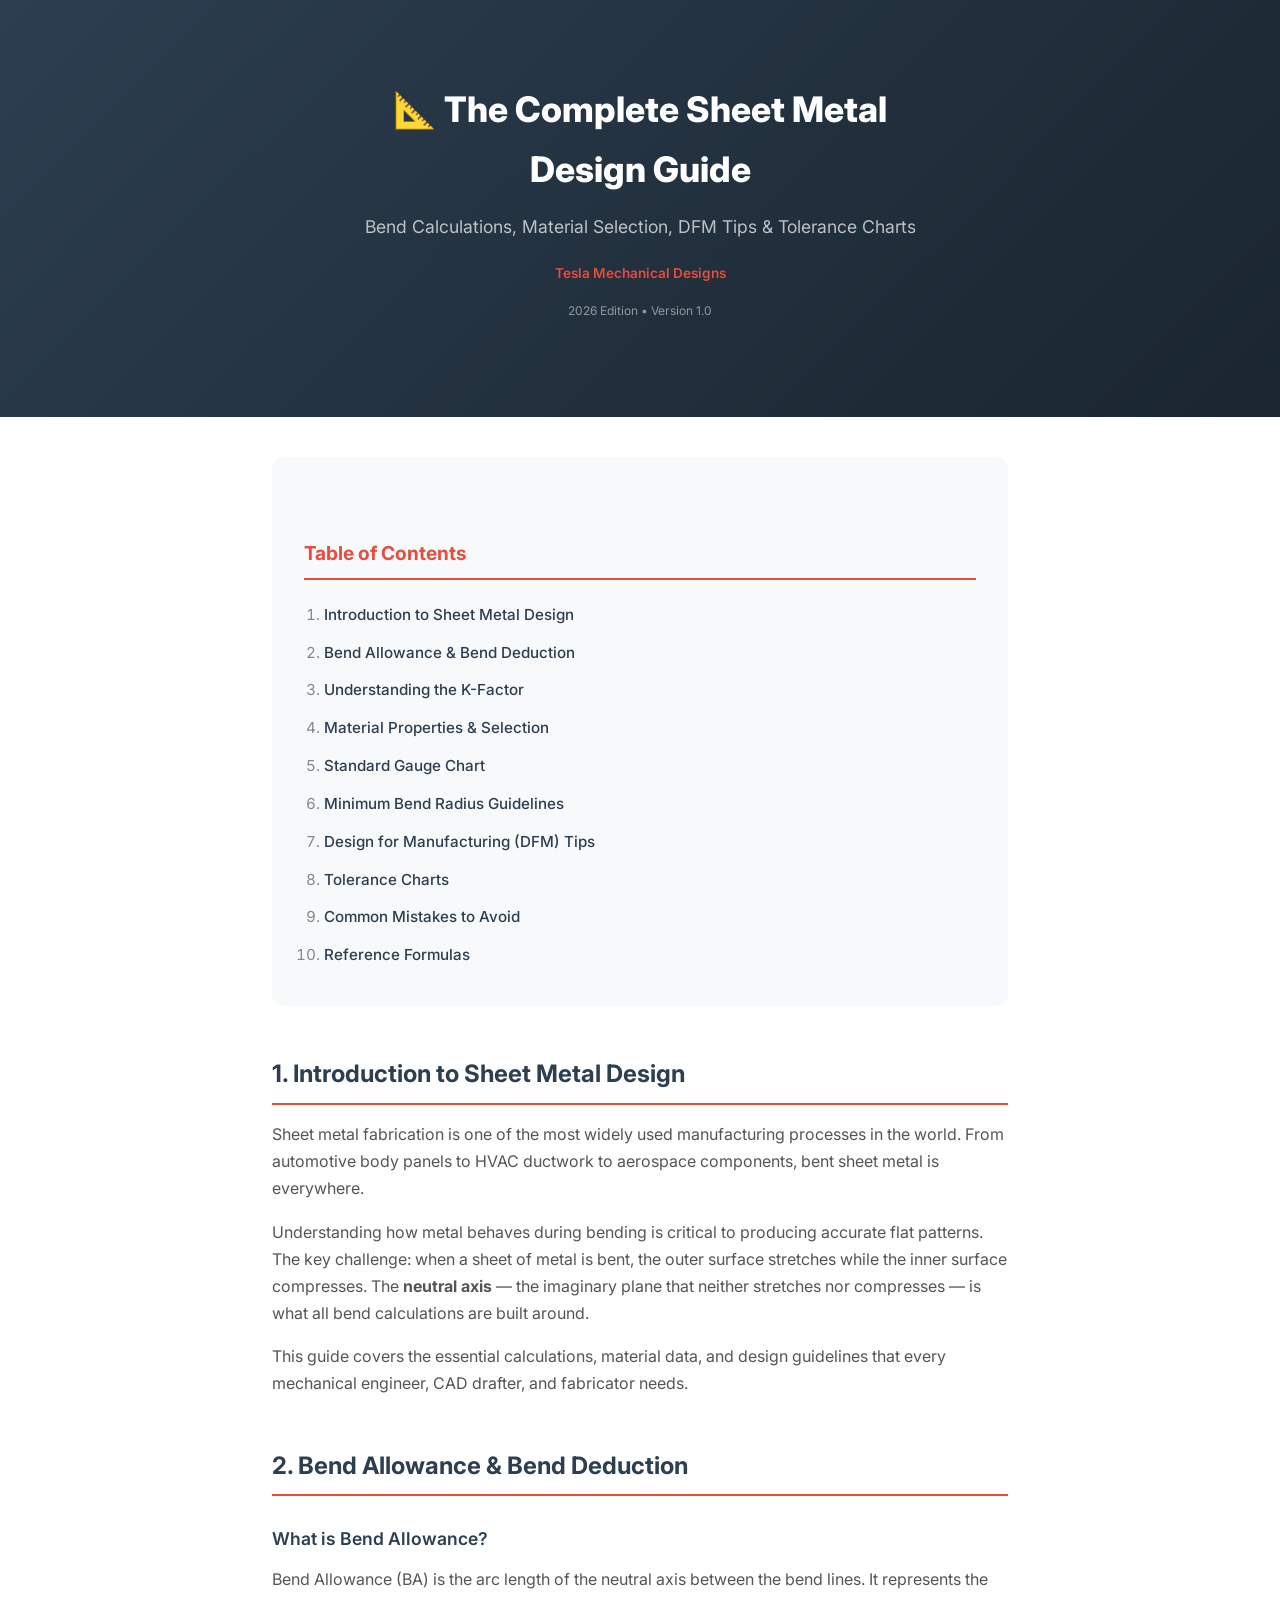
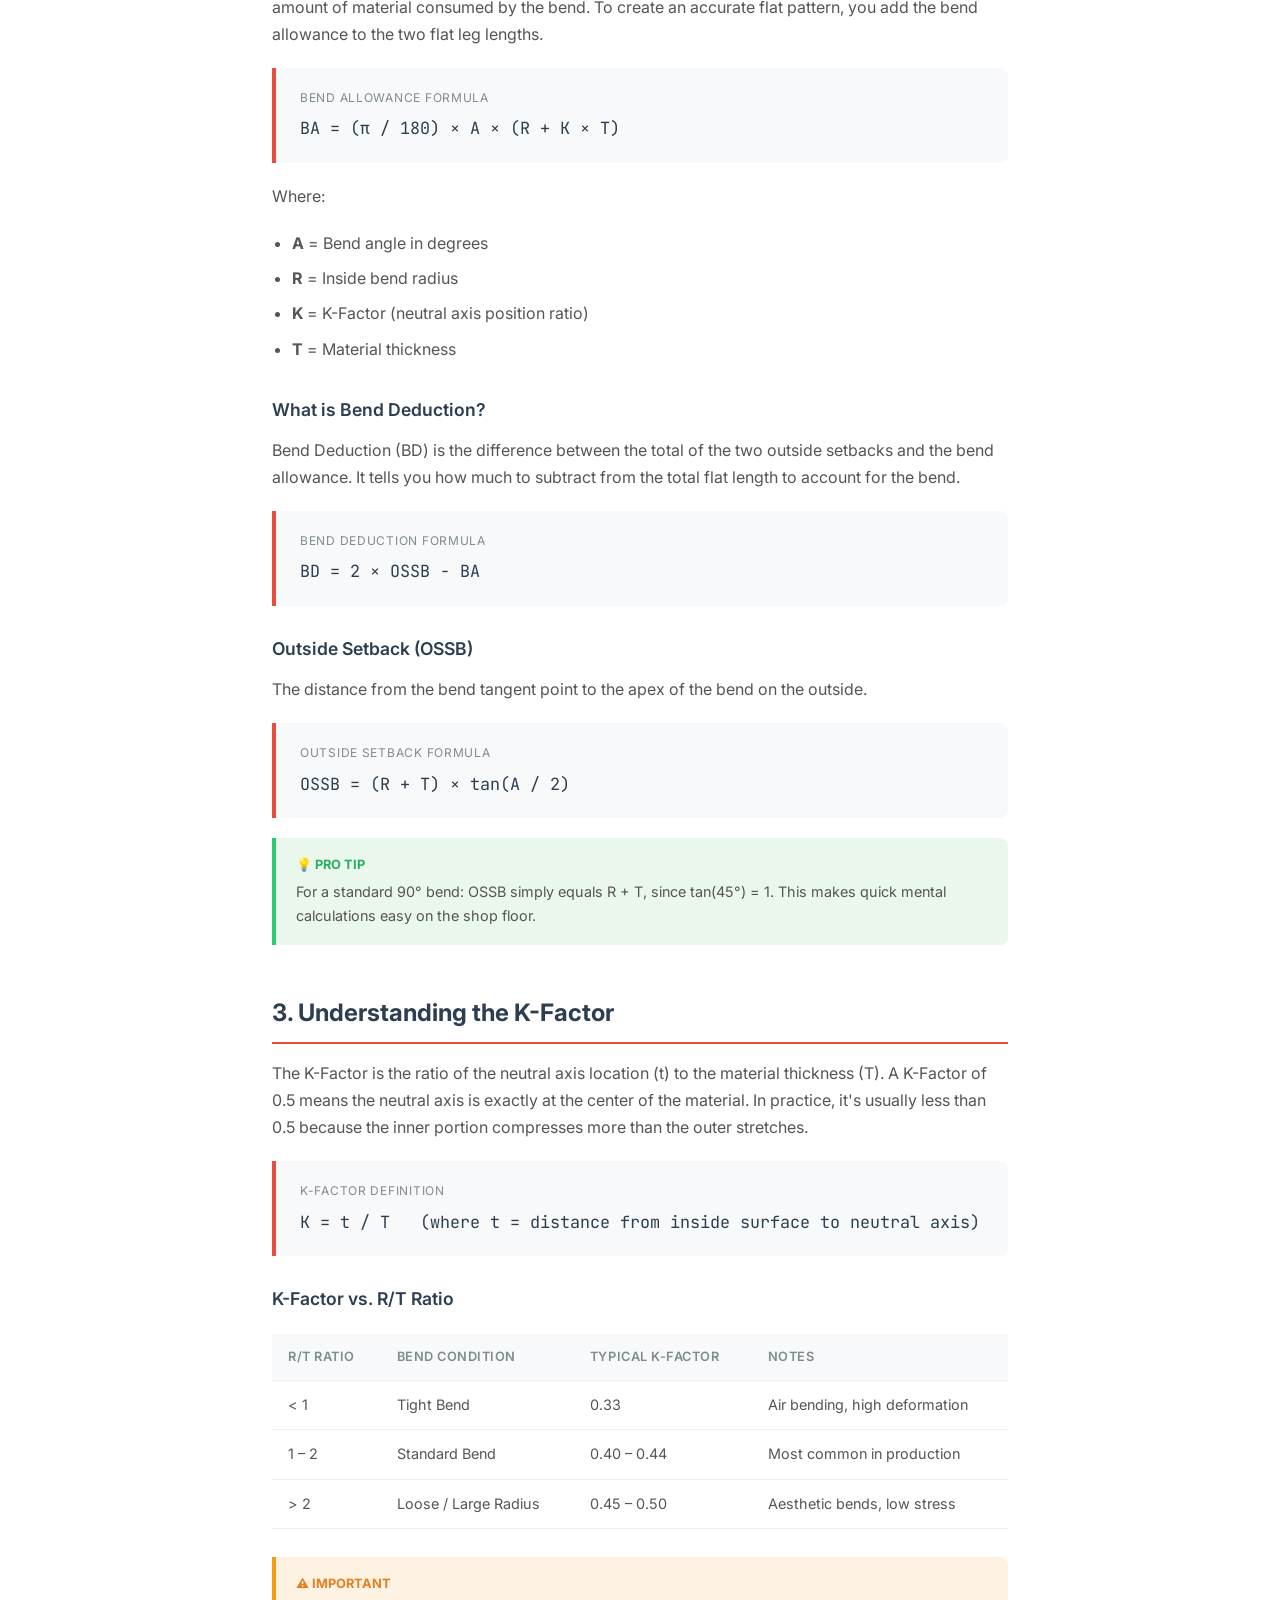
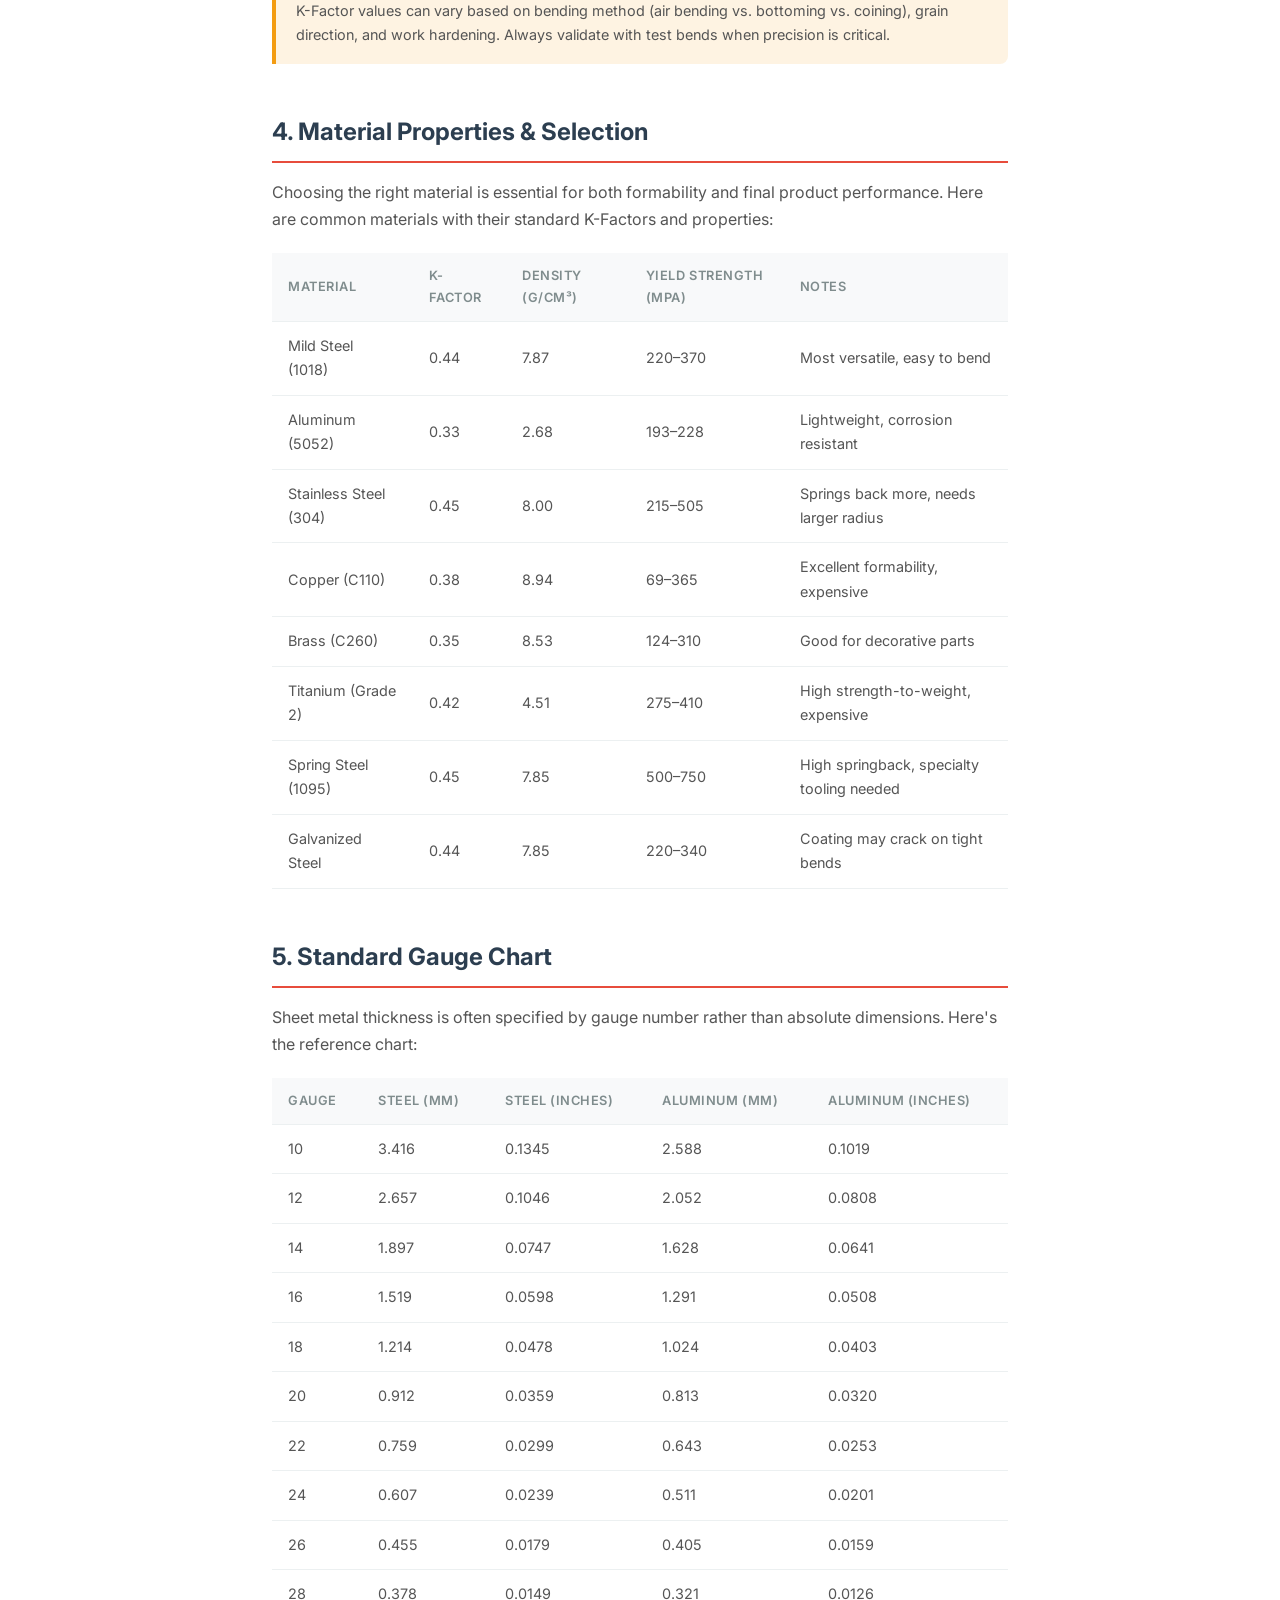
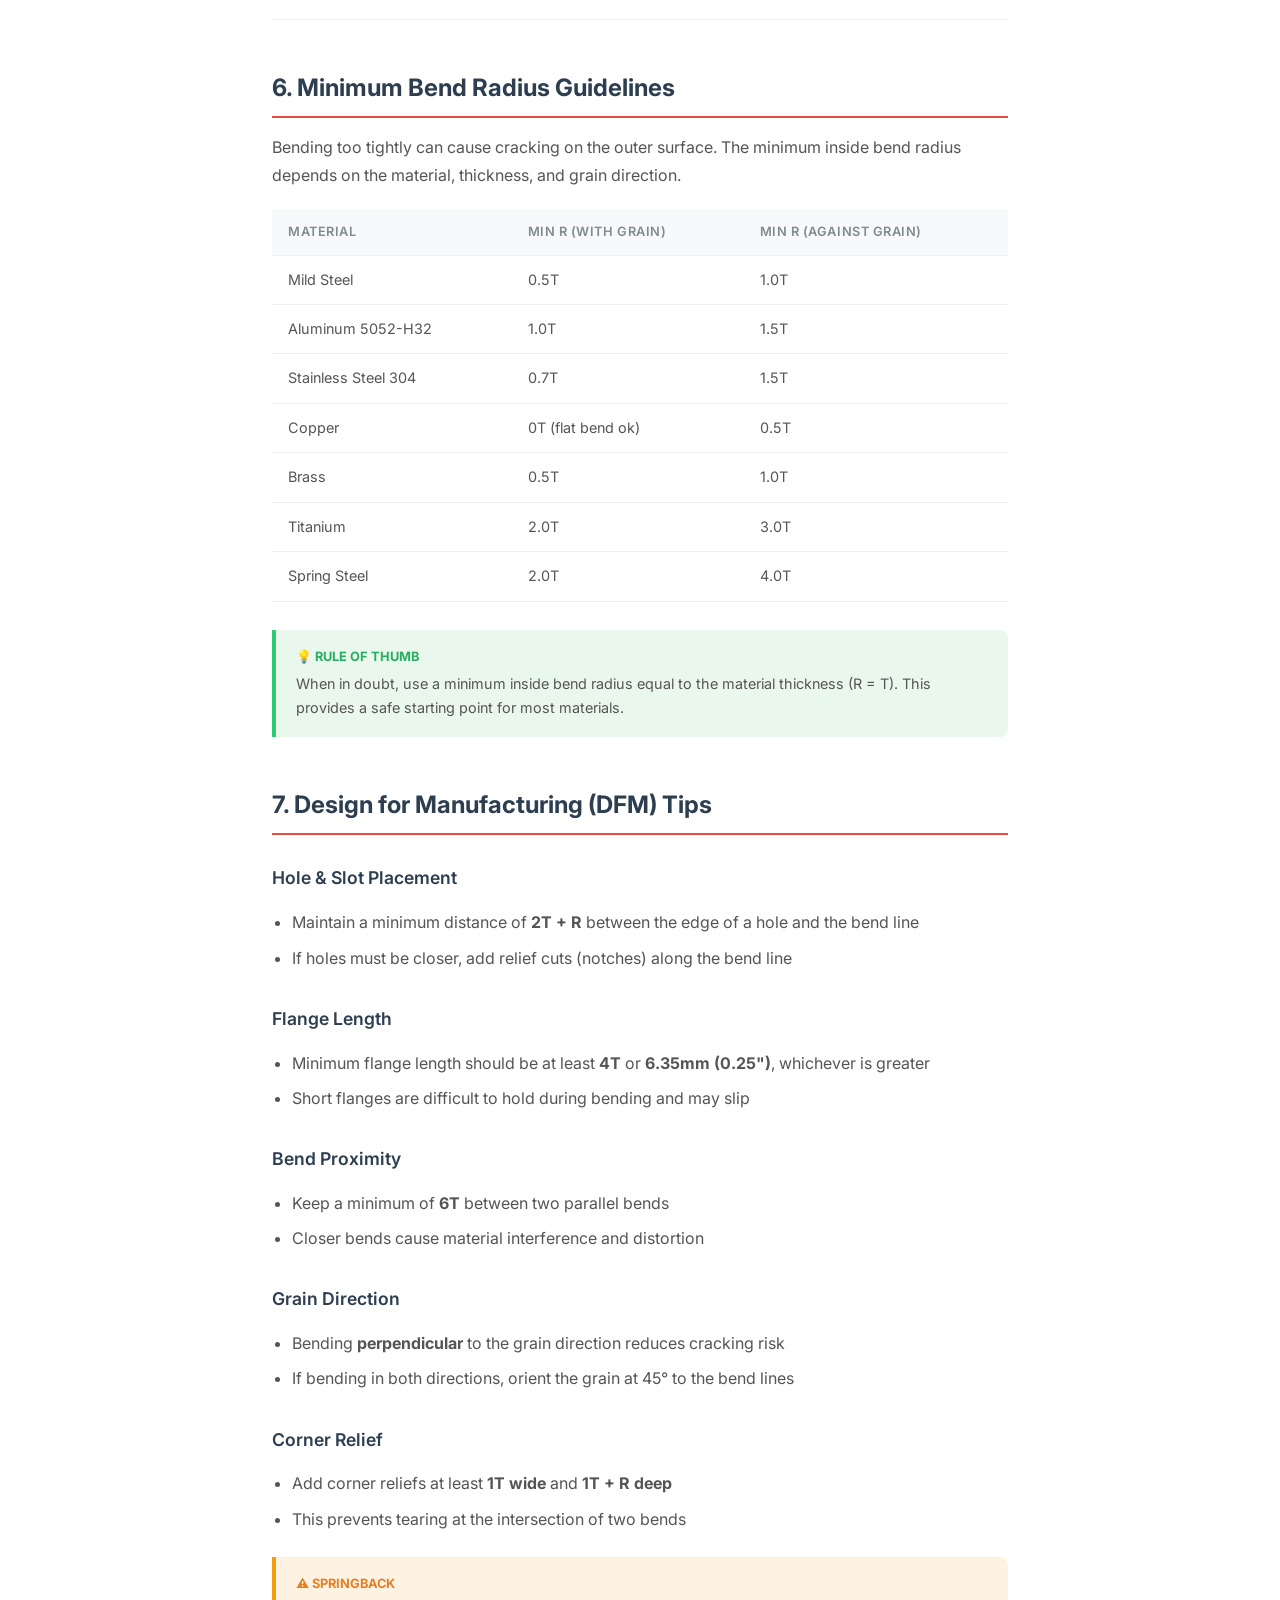
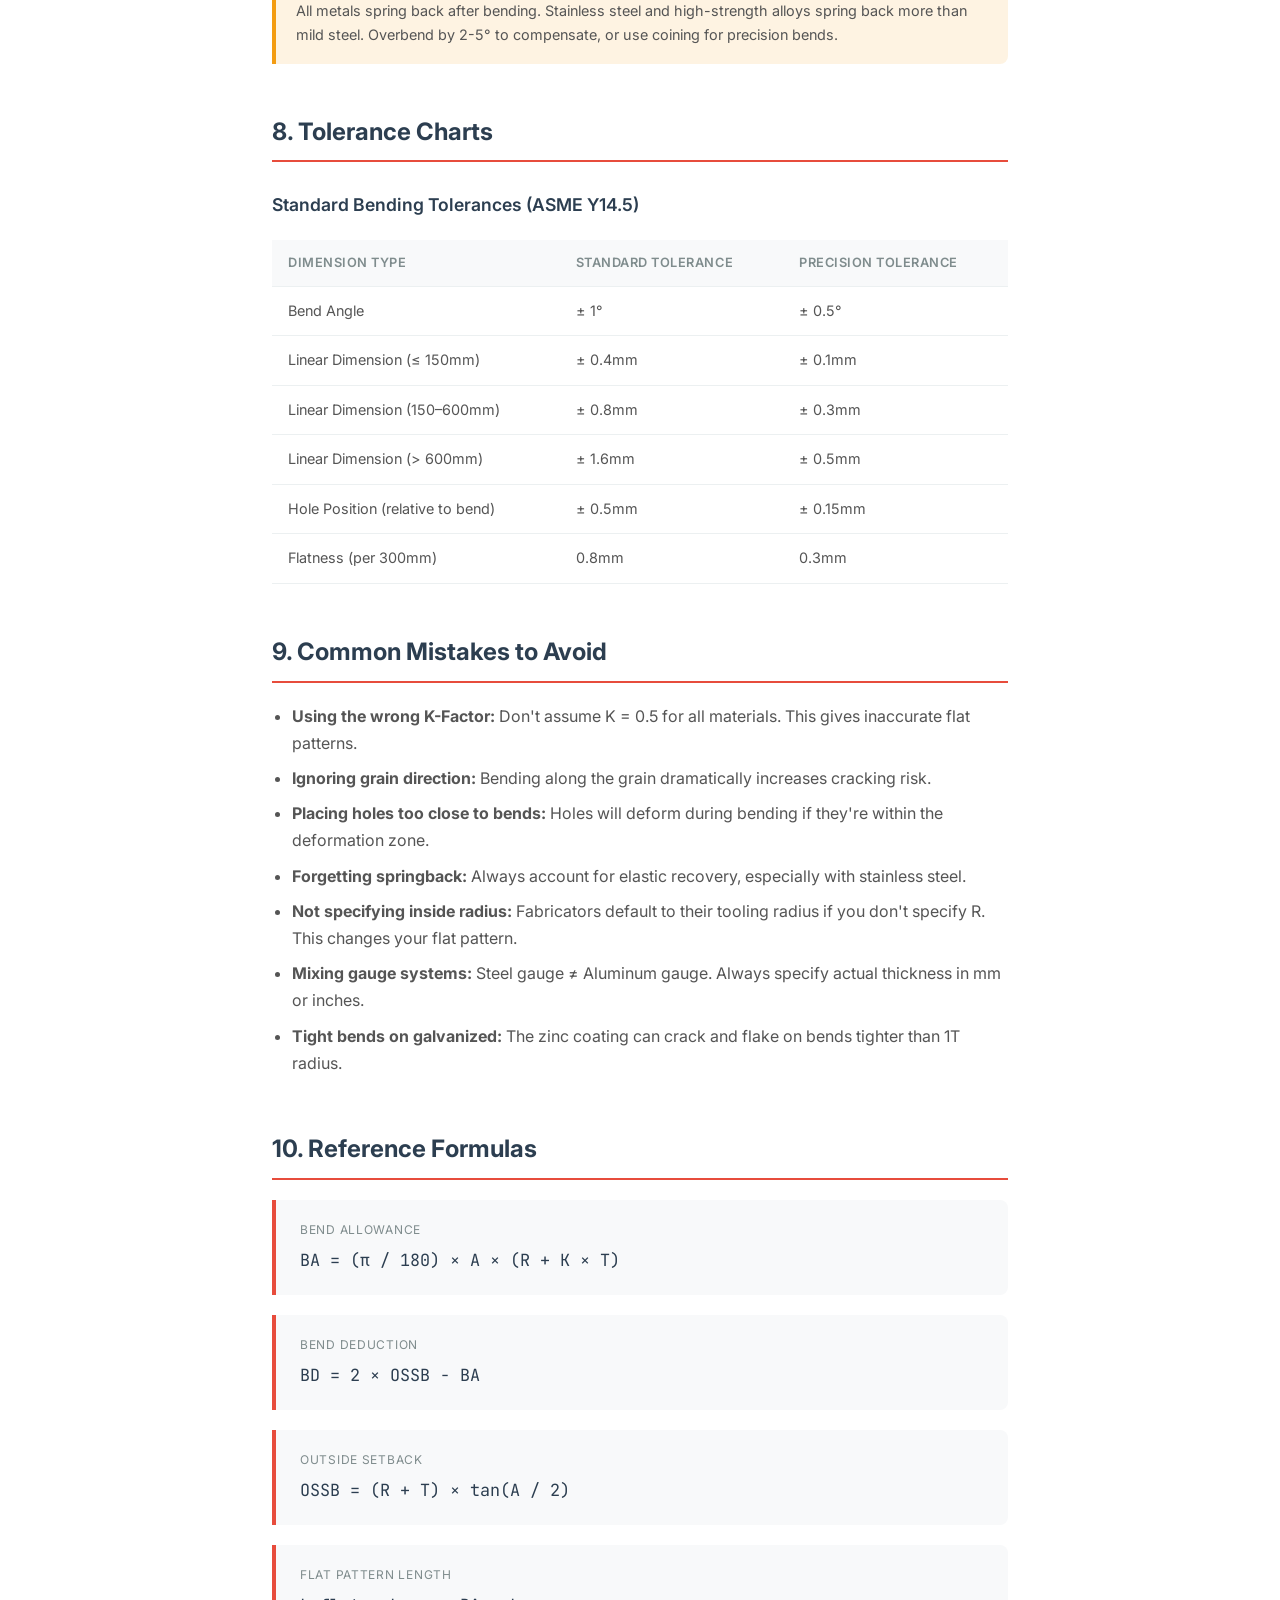
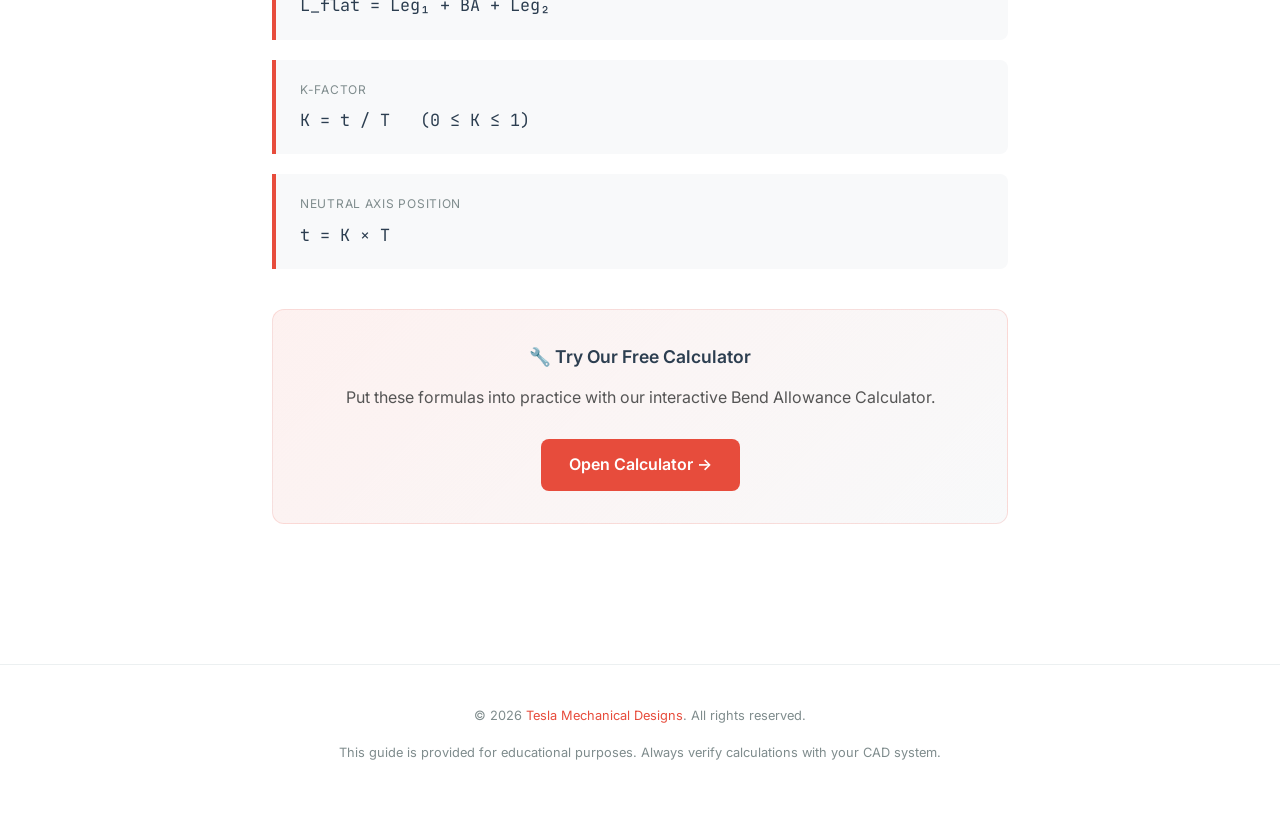
==== sheet-metal-design-guide.html @ f4f324fe "feat: Sheet Metal Bend Allowance Calculator v1.0 - Real-time BA/BD/OSSB calculation - 8 material pre" ====
<!DOCTYPE html>
<html lang="en">

<head>
    <meta charset="UTF-8">
    <meta name="viewport" content="width=device-width, initial-scale=1.0">
    <title>Sheet Metal Design Guide | Tesla Mechanical Designs</title>
    <link rel="icon" type="image/svg+xml" href="favicon.svg">
    <link rel="preconnect" href="https://fonts.googleapis.com">
    <link rel="preconnect" href="https://fonts.gstatic.com" crossorigin>
    <link
        href="https://fonts.googleapis.com/css2?family=Inter:wght@400;500;600;700;800&family=JetBrains+Mono:wght@400;500&display=swap"
        rel="stylesheet">
    <style>
        :root {
            --primary: #2c3e50;
            --primary-dark: #1a252f;
            --accent: #e74c3c;
            --text: #2c3e50;
            --text-muted: #7f8c8d;
            --bg: #ffffff;
            --surface: #f8f9fa;
            --border: #ecf0f1;
        }

        *,
        *::before,
        *::after {
            box-sizing: border-box;
            margin: 0;
            padding: 0;
        }

        body {
            font-family: 'Inter', sans-serif;
            color: var(--text);
            line-height: 1.7;
            background: var(--bg);
        }

        .cover {
            background: linear-gradient(135deg, var(--primary) 0%, var(--primary-dark) 100%);
            color: #fff;
            padding: 80px 40px;
            text-align: center;
        }

        .cover h1 {
            font-size: 2.2rem;
            font-weight: 800;
            margin-bottom: 12px;
        }

        .cover .subtitle {
            font-size: 1.1rem;
            color: rgba(255, 255, 255, 0.7);
            margin-bottom: 8px;
        }

        .cover .brand {
            font-size: 0.85rem;
            color: var(--accent);
            font-weight: 600;
            margin-top: 20px;
        }

        .cover .edition {
            font-size: 0.75rem;
            color: rgba(255, 255, 255, 0.5);
            margin-top: 4px;
        }

        .container {
            max-width: 800px;
            margin: 0 auto;
            padding: 40px 32px;
        }

        .toc {
            background: var(--surface);
            border-radius: 12px;
            padding: 32px;
            margin-bottom: 48px;
        }

        .toc h2 {
            font-size: 1.2rem;
            color: var(--accent);
            margin-bottom: 16px;
        }

        .toc ol {
            padding-left: 20px;
        }

        .toc li {
            padding: 6px 0;
            font-size: 0.95rem;
            color: var(--text-muted);
        }

        .toc li a {
            color: var(--text);
            text-decoration: none;
            font-weight: 500;
        }

        .toc li a:hover {
            color: var(--accent);
        }

        h2 {
            font-size: 1.5rem;
            font-weight: 700;
            color: var(--primary);
            margin: 48px 0 16px;
            padding-bottom: 8px;
            border-bottom: 2px solid var(--accent);
        }

        h3 {
            font-size: 1.1rem;
            font-weight: 600;
            color: var(--text);
            margin: 28px 0 12px;
        }

        p {
            margin-bottom: 16px;
            color: #555;
        }

        .formula-card {
            background: var(--surface);
            border-left: 4px solid var(--accent);
            padding: 20px 24px;
            border-radius: 0 8px 8px 0;
            margin: 20px 0;
            font-family: 'JetBrains Mono', monospace;
            font-size: 1.05rem;
            color: var(--primary);
        }

        .formula-card .label {
            font-family: 'Inter', sans-serif;
            font-size: 0.75rem;
            color: var(--text-muted);
            text-transform: uppercase;
            letter-spacing: 0.06em;
            margin-bottom: 6px;
            display: block;
        }

        table {
            width: 100%;
            border-collapse: collapse;
            margin: 20px 0 28px;
            font-size: 0.9rem;
        }

        th,
        td {
            padding: 12px 16px;
            text-align: left;
            border-bottom: 1px solid var(--border);
        }

        th {
            background: var(--surface);
            font-size: 0.8rem;
            color: var(--text-muted);
            text-transform: uppercase;
            letter-spacing: 0.04em;
            font-weight: 600;
        }

        td {
            color: #555;
        }

        tr:hover td {
            background: rgba(231, 76, 60, 0.03);
        }

        .tip-box {
            background: #eaf7ed;
            border-left: 4px solid #2ecc71;
            padding: 16px 20px;
            border-radius: 0 8px 8px 0;
            margin: 20px 0;
        }

        .tip-box .tip-label {
            font-weight: 700;
            color: #27ae60;
            font-size: 0.8rem;
            text-transform: uppercase;
            margin-bottom: 4px;
        }

        .tip-box p {
            margin: 0;
            color: #555;
            font-size: 0.9rem;
        }

        .warning-box {
            background: #fef3e2;
            border-left: 4px solid #f39c12;
            padding: 16px 20px;
            border-radius: 0 8px 8px 0;
            margin: 20px 0;
        }

        .warning-box .warn-label {
            font-weight: 700;
            color: #e67e22;
            font-size: 0.8rem;
            text-transform: uppercase;
            margin-bottom: 4px;
        }

        .warning-box p {
            margin: 0;
            color: #555;
            font-size: 0.9rem;
        }

        ul {
            padding-left: 20px;
            margin-bottom: 16px;
        }

        li {
            padding: 4px 0;
            color: #555;
        }

        .footer {
            text-align: center;
            padding: 40px;
            border-top: 1px solid var(--border);
            margin-top: 60px;
        }

        .footer p {
            font-size: 0.8rem;
            color: var(--text-muted);
        }

        .footer a {
            color: var(--accent);
            text-decoration: none;
        }

        .cta-section {
            background: linear-gradient(135deg, rgba(231, 76, 60, 0.08) 0%, var(--surface) 100%);
            border: 1px solid rgba(231, 76, 60, 0.15);
            border-radius: 12px;
            padding: 32px;
            text-align: center;
            margin: 40px 0;
        }

        .cta-section h3 {
            color: var(--primary);
            margin-top: 0;
        }

        .cta-section a {
            display: inline-block;
            padding: 12px 28px;
            background: var(--accent);
            color: #fff;
            border-radius: 8px;
            font-weight: 600;
            text-decoration: none;
            margin-top: 12px;
        }

        .cta-section a:hover {
            background: #c0392b;
        }

        @media print {
            .cover {
                padding: 40px 20px;
            }

            .container {
                padding: 20px;
            }

            h2 {
                page-break-before: always;
            }

            h2:first-of-type {
                page-break-before: avoid;
            }

            .cta-section {
                display: none;
            }
        }
    </style>
</head>

<body>

    <!-- COVER -->
    <div class="cover">
        <h1>📐 The Complete Sheet Metal<br>Design Guide</h1>
        <p class="subtitle">Bend Calculations, Material Selection, DFM Tips & Tolerance Charts</p>
        <p class="brand">Tesla Mechanical Designs</p>
        <p class="edition">2026 Edition • Version 1.0</p>
    </div>

    <div class="container">

        <!-- TABLE OF CONTENTS -->
        <div class="toc">
            <h2>Table of Contents</h2>
            <ol>
                <li><a href="#ch1">Introduction to Sheet Metal Design</a></li>
                <li><a href="#ch2">Bend Allowance & Bend Deduction</a></li>
                <li><a href="#ch3">Understanding the K-Factor</a></li>
                <li><a href="#ch4">Material Properties & Selection</a></li>
                <li><a href="#ch5">Standard Gauge Chart</a></li>
                <li><a href="#ch6">Minimum Bend Radius Guidelines</a></li>
                <li><a href="#ch7">Design for Manufacturing (DFM) Tips</a></li>
                <li><a href="#ch8">Tolerance Charts</a></li>
                <li><a href="#ch9">Common Mistakes to Avoid</a></li>
                <li><a href="#ch10">Reference Formulas</a></li>
            </ol>
        </div>

        <!-- CH 1 -->
        <h2 id="ch1">1. Introduction to Sheet Metal Design</h2>
        <p>Sheet metal fabrication is one of the most widely used manufacturing processes in the world. From automotive
            body panels to HVAC ductwork to aerospace components, bent sheet metal is everywhere.</p>
        <p>Understanding how metal behaves during bending is critical to producing accurate flat patterns. The key
            challenge: when a sheet of metal is bent, the outer surface stretches while the inner surface compresses.
            The <strong>neutral axis</strong> — the imaginary plane that neither stretches nor compresses — is what all
            bend calculations are built around.</p>
        <p>This guide covers the essential calculations, material data, and design guidelines that every mechanical
            engineer, CAD drafter, and fabricator needs.</p>

        <!-- CH 2 -->
        <h2 id="ch2">2. Bend Allowance & Bend Deduction</h2>
        <h3>What is Bend Allowance?</h3>
        <p>Bend Allowance (BA) is the arc length of the neutral axis between the bend lines. It represents the amount of
            material consumed by the bend. To create an accurate flat pattern, you add the bend allowance to the two
            flat leg lengths.</p>

        <div class="formula-card">
            <span class="label">Bend Allowance Formula</span>
            BA = (π / 180) × A × (R + K × T)
        </div>

        <p>Where:</p>
        <ul>
            <li><strong>A</strong> = Bend angle in degrees</li>
            <li><strong>R</strong> = Inside bend radius</li>
            <li><strong>K</strong> = K-Factor (neutral axis position ratio)</li>
            <li><strong>T</strong> = Material thickness</li>
        </ul>

        <h3>What is Bend Deduction?</h3>
        <p>Bend Deduction (BD) is the difference between the total of the two outside setbacks and the bend allowance.
            It tells you how much to subtract from the total flat length to account for the bend.</p>

        <div class="formula-card">
            <span class="label">Bend Deduction Formula</span>
            BD = 2 × OSSB − BA
        </div>

        <h3>Outside Setback (OSSB)</h3>
        <p>The distance from the bend tangent point to the apex of the bend on the outside.</p>

        <div class="formula-card">
            <span class="label">Outside Setback Formula</span>
            OSSB = (R + T) × tan(A / 2)
        </div>

        <div class="tip-box">
            <div class="tip-label">💡 Pro Tip</div>
            <p>For a standard 90° bend: OSSB simply equals R + T, since tan(45°) = 1. This makes quick mental
                calculations easy on the shop floor.</p>
        </div>

        <!-- CH 3 -->
        <h2 id="ch3">3. Understanding the K-Factor</h2>
        <p>The K-Factor is the ratio of the neutral axis location (t) to the material thickness (T). A K-Factor of 0.5
            means the neutral axis is exactly at the center of the material. In practice, it's usually less than 0.5
            because the inner portion compresses more than the outer stretches.</p>

        <div class="formula-card">
            <span class="label">K-Factor Definition</span>
            K = t / T &nbsp;&nbsp;(where t = distance from inside surface to neutral axis)
        </div>

        <h3>K-Factor vs. R/T Ratio</h3>
        <table>
            <thead>
                <tr>
                    <th>R/T Ratio</th>
                    <th>Bend Condition</th>
                    <th>Typical K-Factor</th>
                    <th>Notes</th>
                </tr>
            </thead>
            <tbody>
                <tr>
                    <td>&lt; 1</td>
                    <td>Tight Bend</td>
                    <td>0.33</td>
                    <td>Air bending, high deformation</td>
                </tr>
                <tr>
                    <td>1 – 2</td>
                    <td>Standard Bend</td>
                    <td>0.40 – 0.44</td>
                    <td>Most common in production</td>
                </tr>
                <tr>
                    <td>&gt; 2</td>
                    <td>Loose / Large Radius</td>
                    <td>0.45 – 0.50</td>
                    <td>Aesthetic bends, low stress</td>
                </tr>
            </tbody>
        </table>

        <div class="warning-box">
            <div class="warn-label">⚠️ Important</div>
            <p>K-Factor values can vary based on bending method (air bending vs. bottoming vs. coining), grain
                direction, and work hardening. Always validate with test bends when precision is critical.</p>
        </div>

        <!-- CH 4 -->
        <h2 id="ch4">4. Material Properties & Selection</h2>
        <p>Choosing the right material is essential for both formability and final product performance. Here are common
            materials with their standard K-Factors and properties:</p>

        <table>
            <thead>
                <tr>
                    <th>Material</th>
                    <th>K-Factor</th>
                    <th>Density (g/cm³)</th>
                    <th>Yield Strength (MPa)</th>
                    <th>Notes</th>
                </tr>
            </thead>
            <tbody>
                <tr>
                    <td>Mild Steel (1018)</td>
                    <td>0.44</td>
                    <td>7.87</td>
                    <td>220–370</td>
                    <td>Most versatile, easy to bend</td>
                </tr>
                <tr>
                    <td>Aluminum (5052)</td>
                    <td>0.33</td>
                    <td>2.68</td>
                    <td>193–228</td>
                    <td>Lightweight, corrosion resistant</td>
                </tr>
                <tr>
                    <td>Stainless Steel (304)</td>
                    <td>0.45</td>
                    <td>8.00</td>
                    <td>215–505</td>
                    <td>Springs back more, needs larger radius</td>
                </tr>
                <tr>
                    <td>Copper (C110)</td>
                    <td>0.38</td>
                    <td>8.94</td>
                    <td>69–365</td>
                    <td>Excellent formability, expensive</td>
                </tr>
                <tr>
                    <td>Brass (C260)</td>
                    <td>0.35</td>
                    <td>8.53</td>
                    <td>124–310</td>
                    <td>Good for decorative parts</td>
                </tr>
                <tr>
                    <td>Titanium (Grade 2)</td>
                    <td>0.42</td>
                    <td>4.51</td>
                    <td>275–410</td>
                    <td>High strength-to-weight, expensive</td>
                </tr>
                <tr>
                    <td>Spring Steel (1095)</td>
                    <td>0.45</td>
                    <td>7.85</td>
                    <td>500–750</td>
                    <td>High springback, specialty tooling needed</td>
                </tr>
                <tr>
                    <td>Galvanized Steel</td>
                    <td>0.44</td>
                    <td>7.85</td>
                    <td>220–340</td>
                    <td>Coating may crack on tight bends</td>
                </tr>
            </tbody>
        </table>

        <!-- CH 5 -->
        <h2 id="ch5">5. Standard Gauge Chart</h2>
        <p>Sheet metal thickness is often specified by gauge number rather than absolute dimensions. Here's the
            reference chart:</p>

        <table>
            <thead>
                <tr>
                    <th>Gauge</th>
                    <th>Steel (mm)</th>
                    <th>Steel (inches)</th>
                    <th>Aluminum (mm)</th>
                    <th>Aluminum (inches)</th>
                </tr>
            </thead>
            <tbody>
                <tr>
                    <td>10</td>
                    <td>3.416</td>
                    <td>0.1345</td>
                    <td>2.588</td>
                    <td>0.1019</td>
                </tr>
                <tr>
                    <td>12</td>
                    <td>2.657</td>
                    <td>0.1046</td>
                    <td>2.052</td>
                    <td>0.0808</td>
                </tr>
                <tr>
                    <td>14</td>
                    <td>1.897</td>
                    <td>0.0747</td>
                    <td>1.628</td>
                    <td>0.0641</td>
                </tr>
                <tr>
                    <td>16</td>
                    <td>1.519</td>
                    <td>0.0598</td>
                    <td>1.291</td>
                    <td>0.0508</td>
                </tr>
                <tr>
                    <td>18</td>
                    <td>1.214</td>
                    <td>0.0478</td>
                    <td>1.024</td>
                    <td>0.0403</td>
                </tr>
                <tr>
                    <td>20</td>
                    <td>0.912</td>
                    <td>0.0359</td>
                    <td>0.813</td>
                    <td>0.0320</td>
                </tr>
                <tr>
                    <td>22</td>
                    <td>0.759</td>
                    <td>0.0299</td>
                    <td>0.643</td>
                    <td>0.0253</td>
                </tr>
                <tr>
                    <td>24</td>
                    <td>0.607</td>
                    <td>0.0239</td>
                    <td>0.511</td>
                    <td>0.0201</td>
                </tr>
                <tr>
                    <td>26</td>
                    <td>0.455</td>
                    <td>0.0179</td>
                    <td>0.405</td>
                    <td>0.0159</td>
                </tr>
                <tr>
                    <td>28</td>
                    <td>0.378</td>
                    <td>0.0149</td>
                    <td>0.321</td>
                    <td>0.0126</td>
                </tr>
            </tbody>
        </table>

        <!-- CH 6 -->
        <h2 id="ch6">6. Minimum Bend Radius Guidelines</h2>
        <p>Bending too tightly can cause cracking on the outer surface. The minimum inside bend radius depends on the
            material, thickness, and grain direction.</p>

        <table>
            <thead>
                <tr>
                    <th>Material</th>
                    <th>Min R (with grain)</th>
                    <th>Min R (against grain)</th>
                </tr>
            </thead>
            <tbody>
                <tr>
                    <td>Mild Steel</td>
                    <td>0.5T</td>
                    <td>1.0T</td>
                </tr>
                <tr>
                    <td>Aluminum 5052-H32</td>
                    <td>1.0T</td>
                    <td>1.5T</td>
                </tr>
                <tr>
                    <td>Stainless Steel 304</td>
                    <td>0.7T</td>
                    <td>1.5T</td>
                </tr>
                <tr>
                    <td>Copper</td>
                    <td>0T (flat bend ok)</td>
                    <td>0.5T</td>
                </tr>
                <tr>
                    <td>Brass</td>
                    <td>0.5T</td>
                    <td>1.0T</td>
                </tr>
                <tr>
                    <td>Titanium</td>
                    <td>2.0T</td>
                    <td>3.0T</td>
                </tr>
                <tr>
                    <td>Spring Steel</td>
                    <td>2.0T</td>
                    <td>4.0T</td>
                </tr>
            </tbody>
        </table>

        <div class="tip-box">
            <div class="tip-label">💡 Rule of Thumb</div>
            <p>When in doubt, use a minimum inside bend radius equal to the material thickness (R = T). This provides a
                safe starting point for most materials.</p>
        </div>

        <!-- CH 7 -->
        <h2 id="ch7">7. Design for Manufacturing (DFM) Tips</h2>
        <h3>Hole & Slot Placement</h3>
        <ul>
            <li>Maintain a minimum distance of <strong>2T + R</strong> between the edge of a hole and the bend line</li>
            <li>If holes must be closer, add relief cuts (notches) along the bend line</li>
        </ul>

        <h3>Flange Length</h3>
        <ul>
            <li>Minimum flange length should be at least <strong>4T</strong> or <strong>6.35mm (0.25")</strong>,
                whichever is greater</li>
            <li>Short flanges are difficult to hold during bending and may slip</li>
        </ul>

        <h3>Bend Proximity</h3>
        <ul>
            <li>Keep a minimum of <strong>6T</strong> between two parallel bends</li>
            <li>Closer bends cause material interference and distortion</li>
        </ul>

        <h3>Grain Direction</h3>
        <ul>
            <li>Bending <strong>perpendicular</strong> to the grain direction reduces cracking risk</li>
            <li>If bending in both directions, orient the grain at 45° to the bend lines</li>
        </ul>

        <h3>Corner Relief</h3>
        <ul>
            <li>Add corner reliefs at least <strong>1T wide</strong> and <strong>1T + R deep</strong></li>
            <li>This prevents tearing at the intersection of two bends</li>
        </ul>

        <div class="warning-box">
            <div class="warn-label">⚠️ Springback</div>
            <p>All metals spring back after bending. Stainless steel and high-strength alloys spring back more than mild
                steel. Overbend by 2-5° to compensate, or use coining for precision bends.</p>
        </div>

        <!-- CH 8 -->
        <h2 id="ch8">8. Tolerance Charts</h2>
        <h3>Standard Bending Tolerances (ASME Y14.5)</h3>
        <table>
            <thead>
                <tr>
                    <th>Dimension Type</th>
                    <th>Standard Tolerance</th>
                    <th>Precision Tolerance</th>
                </tr>
            </thead>
            <tbody>
                <tr>
                    <td>Bend Angle</td>
                    <td>± 1°</td>
                    <td>± 0.5°</td>
                </tr>
                <tr>
                    <td>Linear Dimension (≤ 150mm)</td>
                    <td>± 0.4mm</td>
                    <td>± 0.1mm</td>
                </tr>
                <tr>
                    <td>Linear Dimension (150–600mm)</td>
                    <td>± 0.8mm</td>
                    <td>± 0.3mm</td>
                </tr>
                <tr>
                    <td>Linear Dimension (&gt; 600mm)</td>
                    <td>± 1.6mm</td>
                    <td>± 0.5mm</td>
                </tr>
                <tr>
                    <td>Hole Position (relative to bend)</td>
                    <td>± 0.5mm</td>
                    <td>± 0.15mm</td>
                </tr>
                <tr>
                    <td>Flatness (per 300mm)</td>
                    <td>0.8mm</td>
                    <td>0.3mm</td>
                </tr>
            </tbody>
        </table>

        <!-- CH 9 -->
        <h2 id="ch9">9. Common Mistakes to Avoid</h2>
        <ul>
            <li><strong>Using the wrong K-Factor:</strong> Don't assume K = 0.5 for all materials. This gives inaccurate
                flat patterns.</li>
            <li><strong>Ignoring grain direction:</strong> Bending along the grain dramatically increases cracking risk.
            </li>
            <li><strong>Placing holes too close to bends:</strong> Holes will deform during bending if they're within
                the deformation zone.</li>
            <li><strong>Forgetting springback:</strong> Always account for elastic recovery, especially with stainless
                steel.</li>
            <li><strong>Not specifying inside radius:</strong> Fabricators default to their tooling radius if you don't
                specify R. This changes your flat pattern.</li>
            <li><strong>Mixing gauge systems:</strong> Steel gauge ≠ Aluminum gauge. Always specify actual thickness in
                mm or inches.</li>
            <li><strong>Tight bends on galvanized:</strong> The zinc coating can crack and flake on bends tighter than
                1T radius.</li>
        </ul>

        <!-- CH 10 -->
        <h2 id="ch10">10. Reference Formulas</h2>
        <div class="formula-card">
            <span class="label">Bend Allowance</span>
            BA = (π / 180) × A × (R + K × T)
        </div>
        <div class="formula-card">
            <span class="label">Bend Deduction</span>
            BD = 2 × OSSB − BA
        </div>
        <div class="formula-card">
            <span class="label">Outside Setback</span>
            OSSB = (R + T) × tan(A / 2)
        </div>
        <div class="formula-card">
            <span class="label">Flat Pattern Length</span>
            L_flat = Leg₁ + BA + Leg₂
        </div>
        <div class="formula-card">
            <span class="label">K-Factor</span>
            K = t / T &nbsp;&nbsp;(0 ≤ K ≤ 1)
        </div>
        <div class="formula-card">
            <span class="label">Neutral Axis Position</span>
            t = K × T
        </div>

        <!-- CTA -->
        <div class="cta-section">
            <h3>🔧 Try Our Free Calculator</h3>
            <p>Put these formulas into practice with our interactive Bend Allowance Calculator.</p>
            <a href="index.html">Open Calculator →</a>
        </div>

    </div>

    <!-- FOOTER -->
    <div class="footer">
        <p>© 2026 <a href="https://teslamechanicaldesigns.com">Tesla Mechanical Designs</a>. All rights reserved.</p>
        <p>This guide is provided for educational purposes. Always verify calculations with your CAD system.</p>
    </div>

</body>

</html>
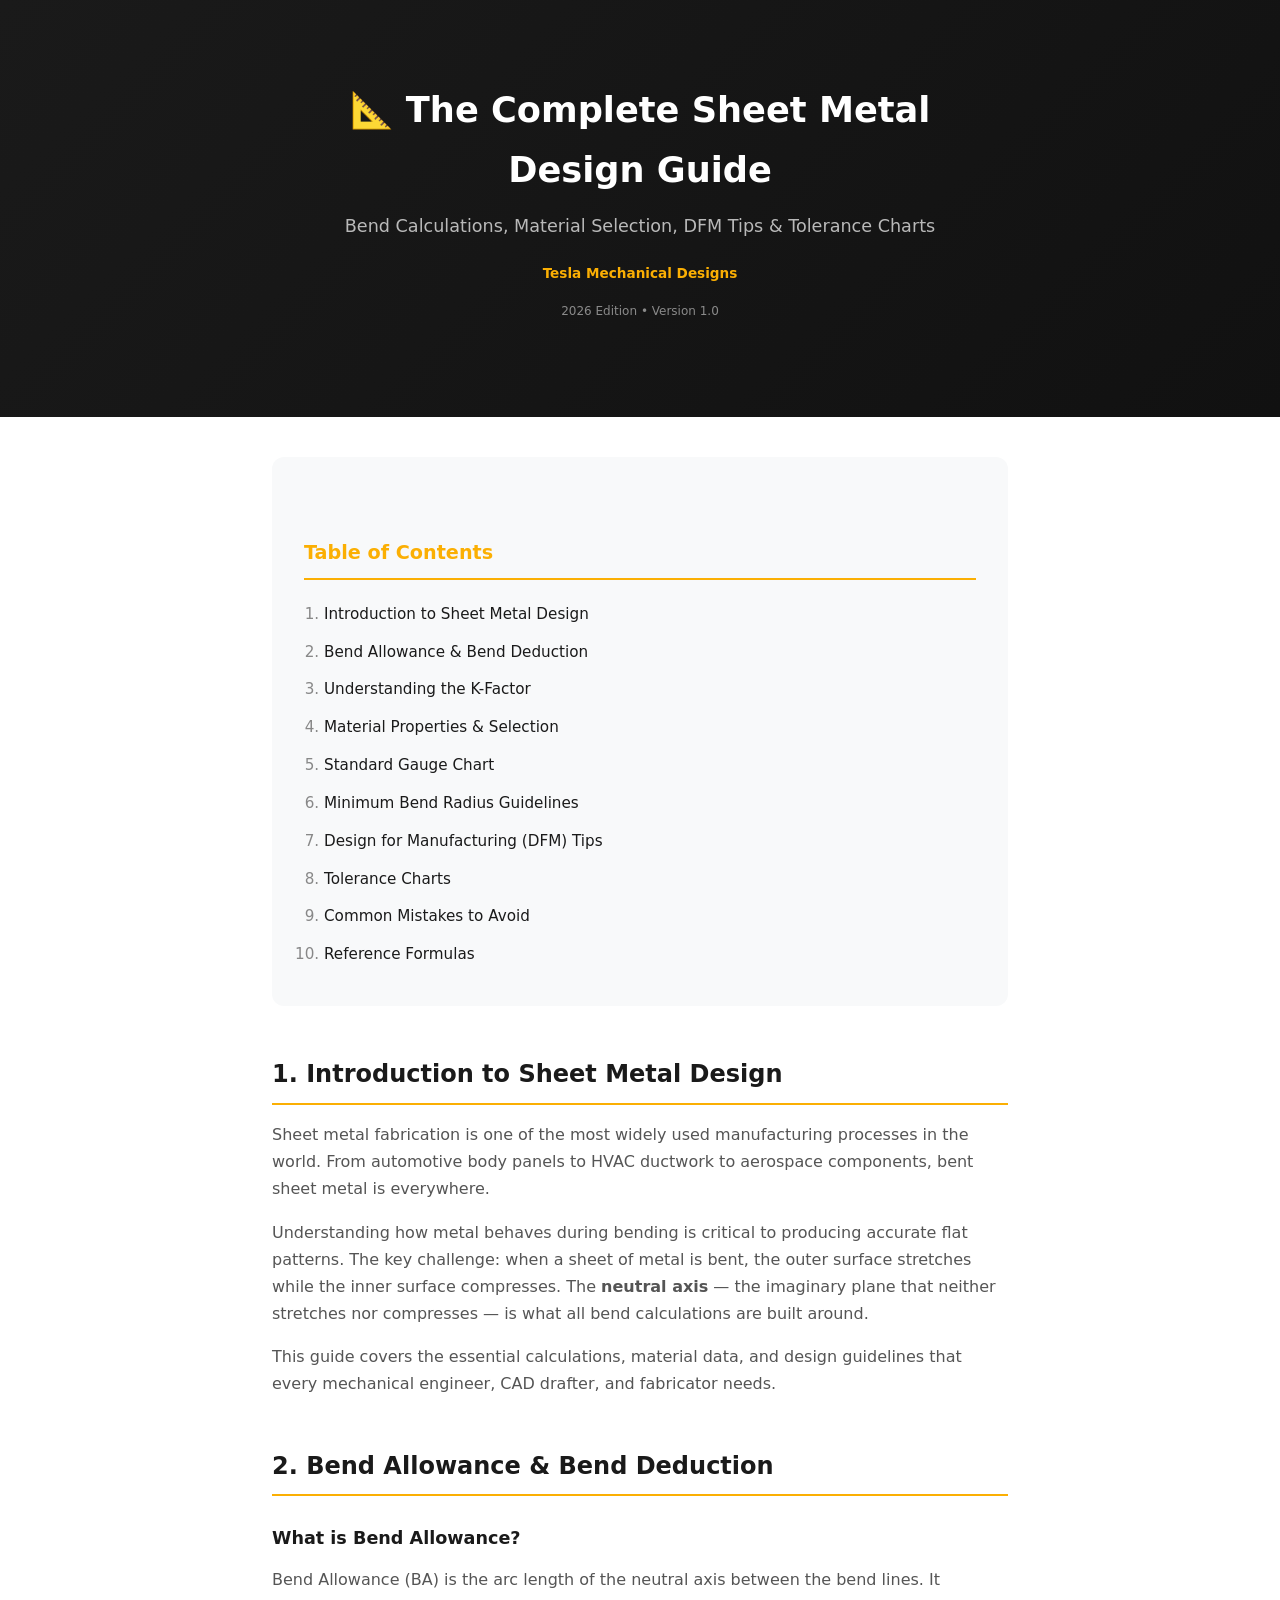
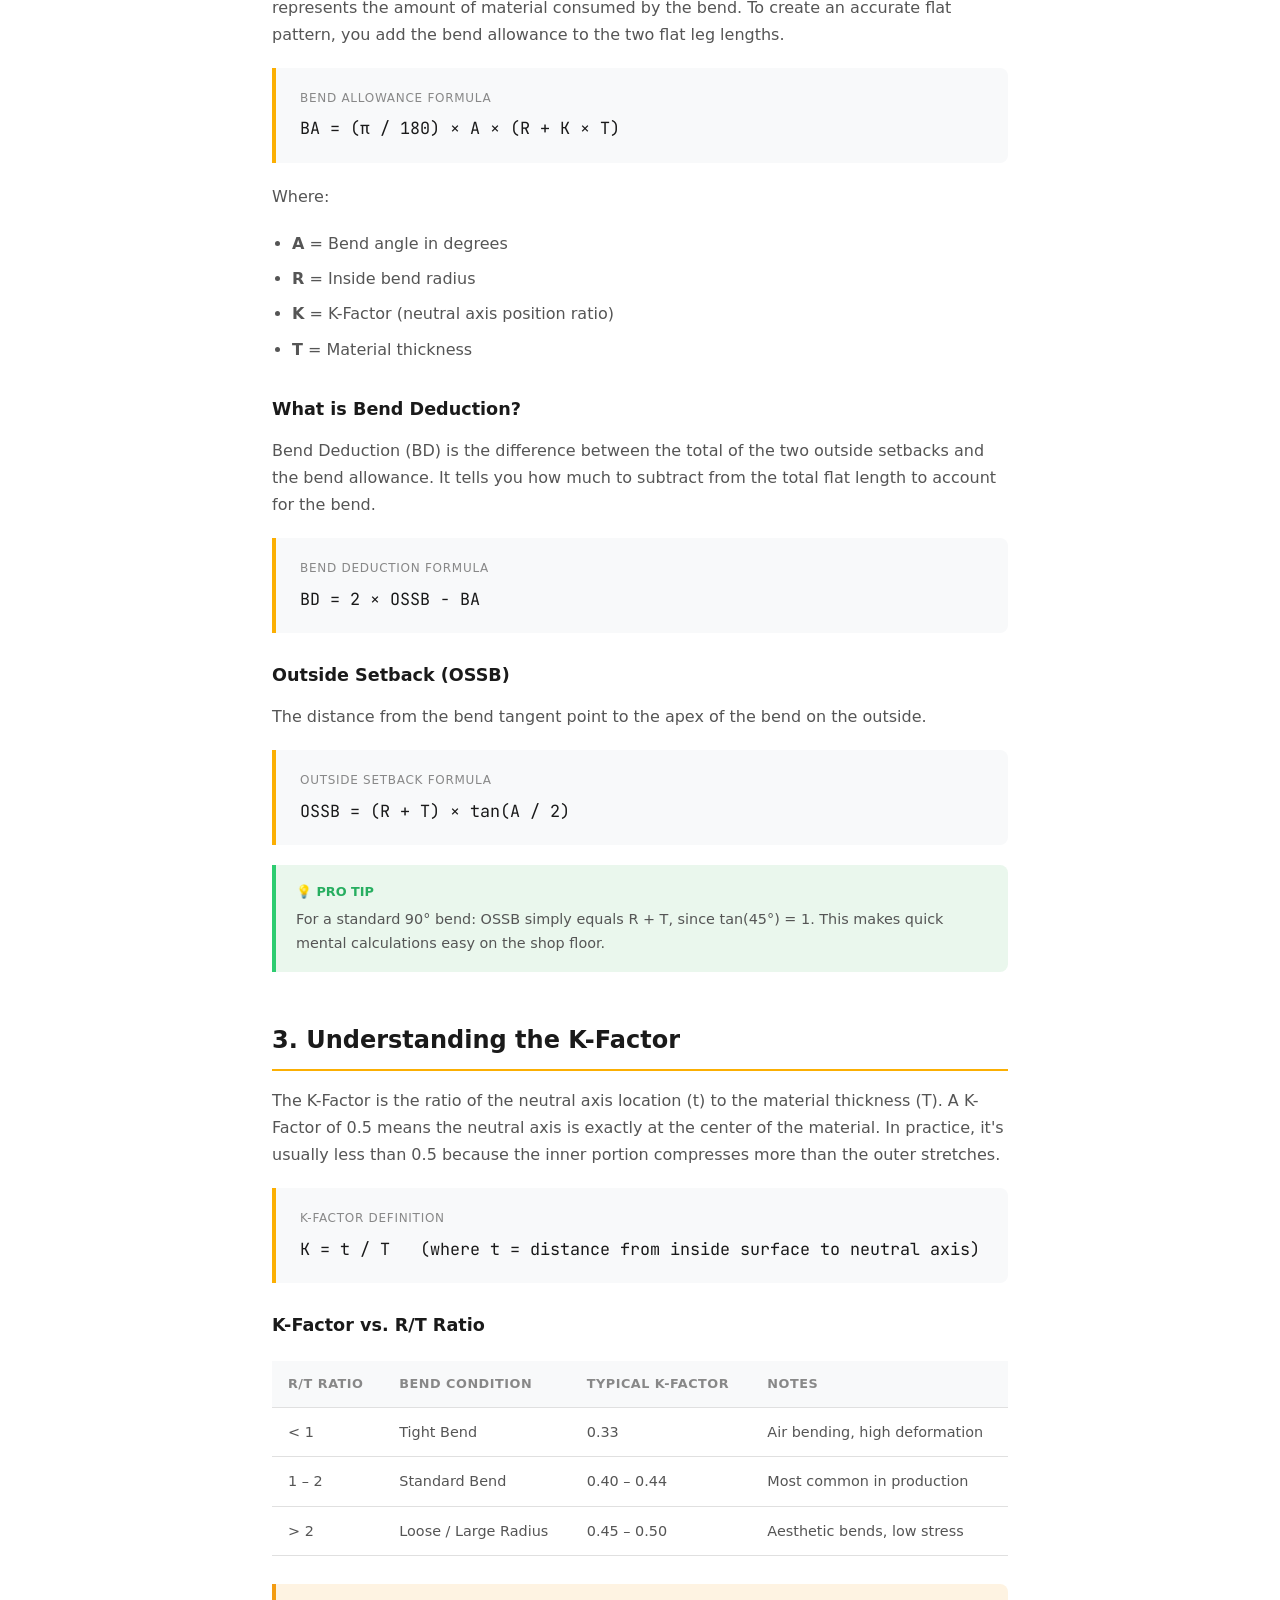
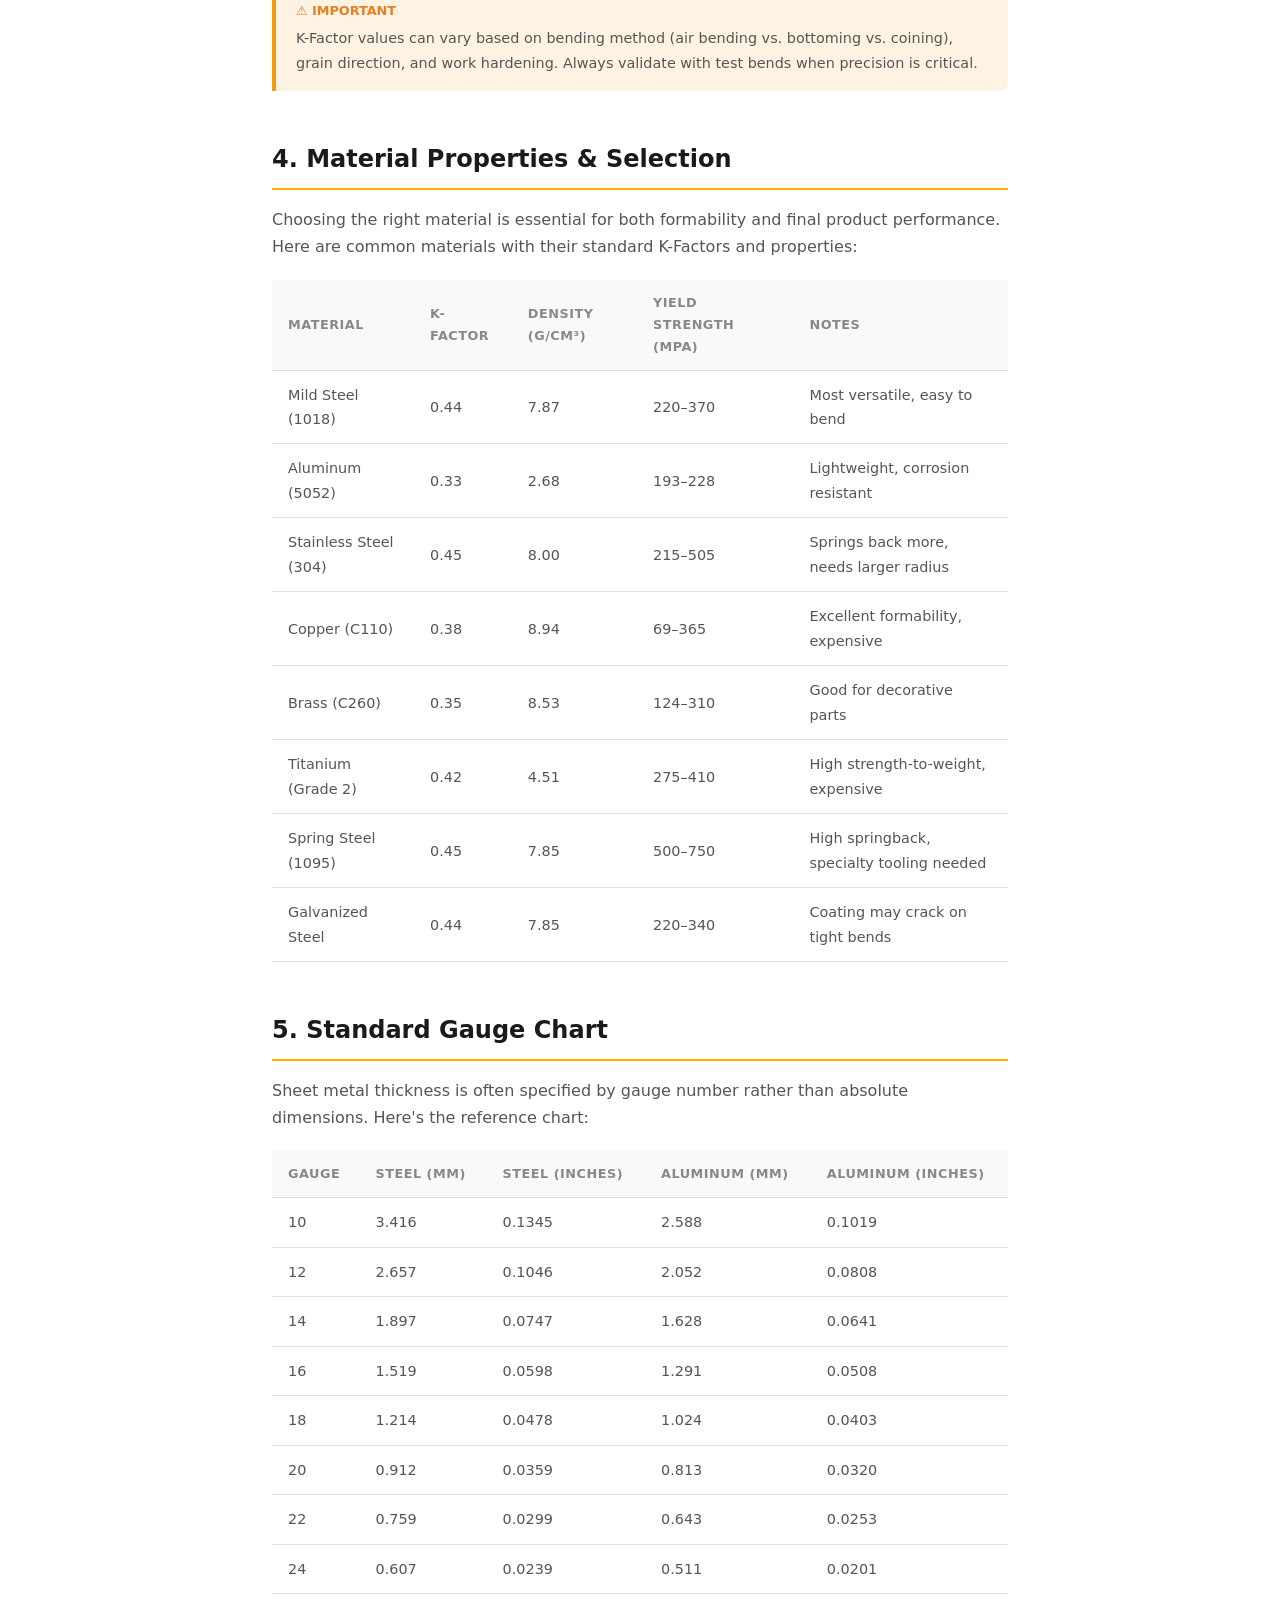
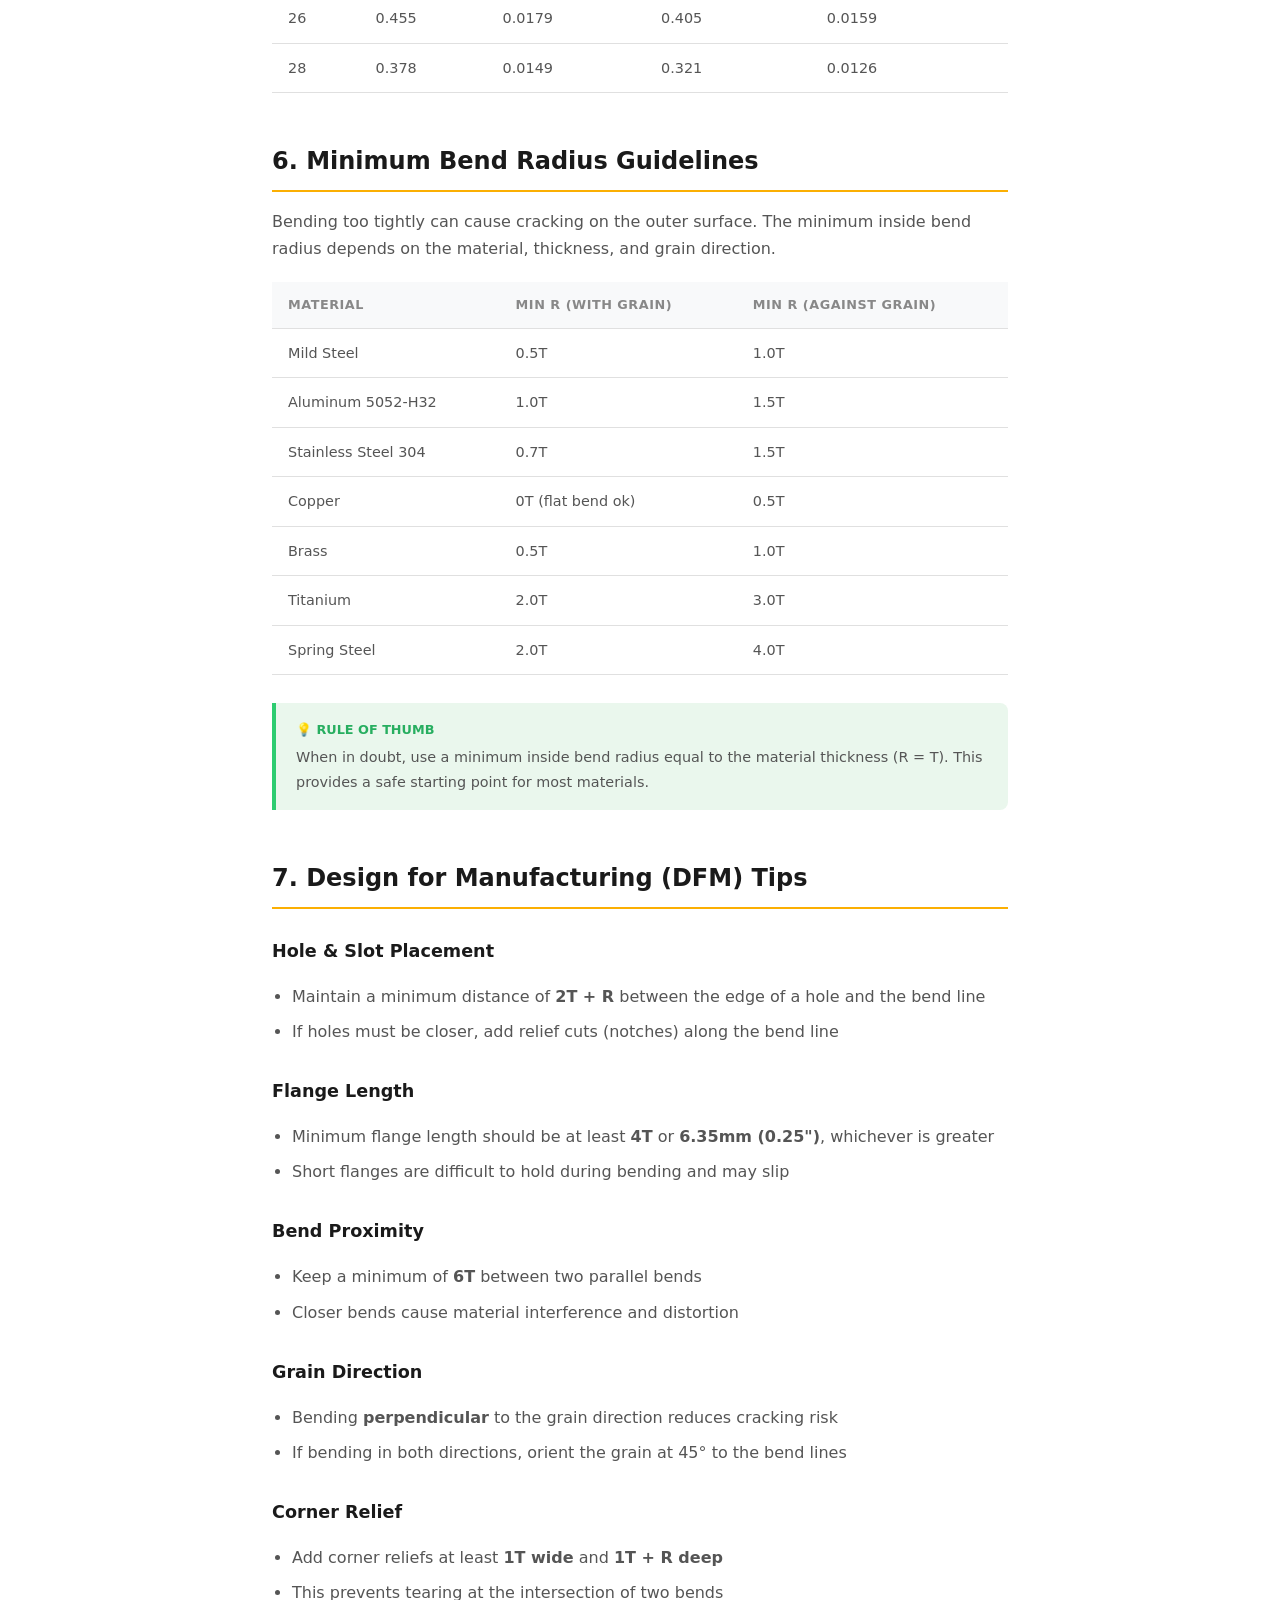
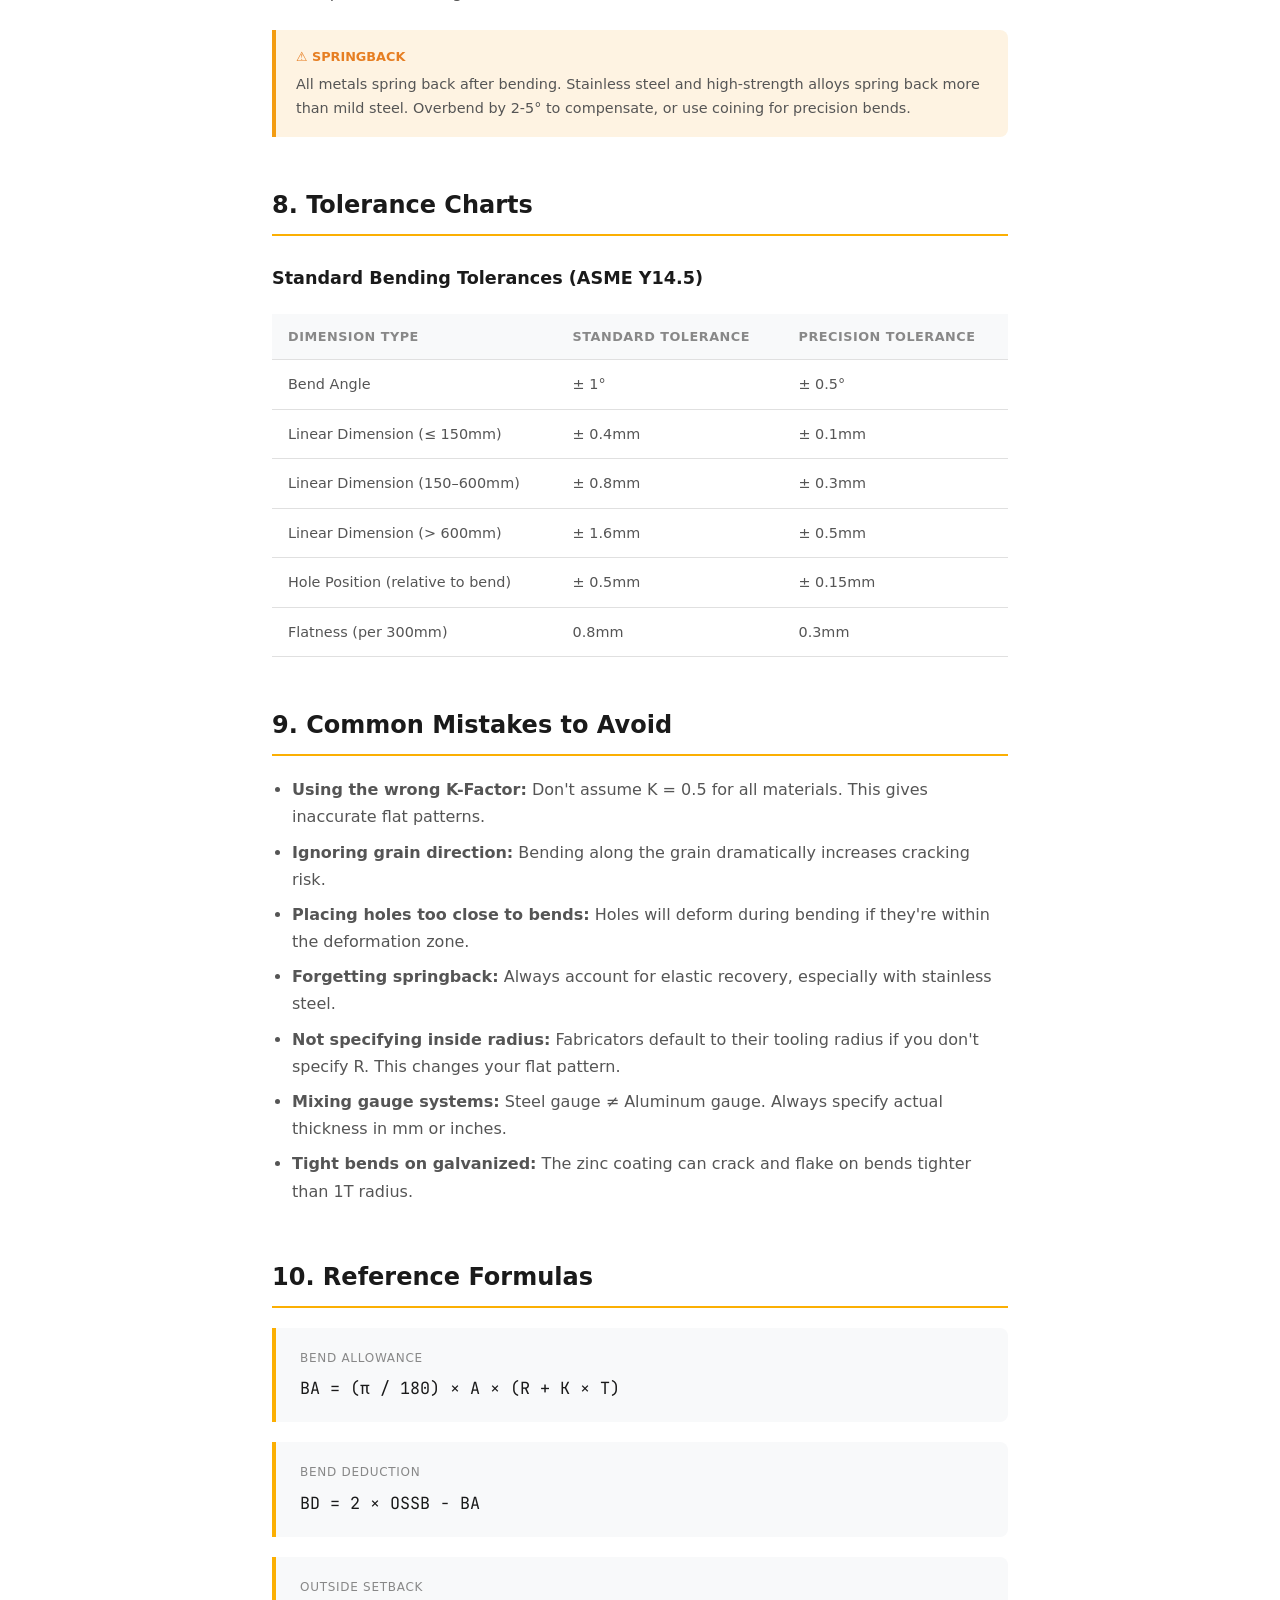
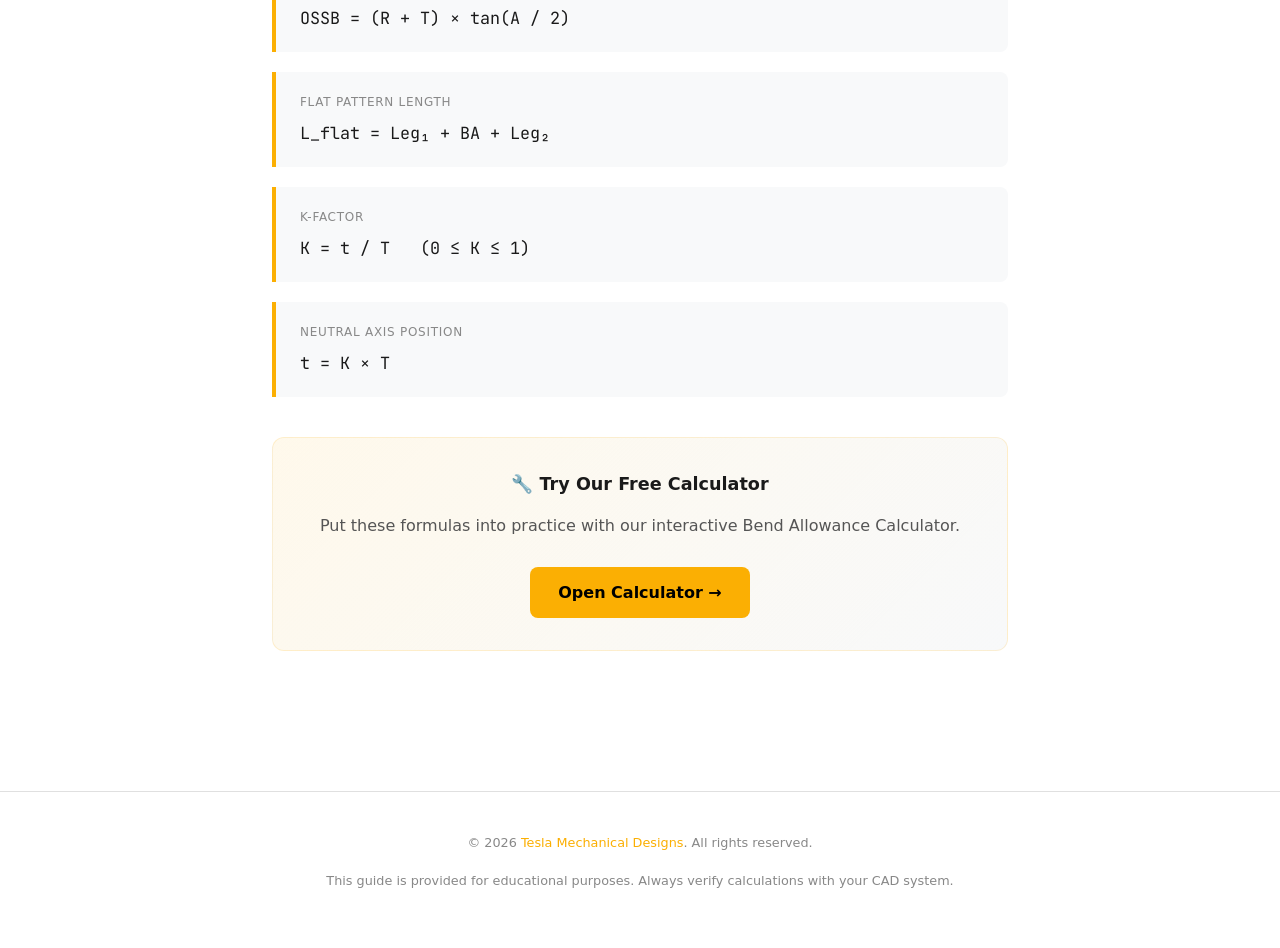
==== commit 4bce0877: "changesh" ====
--- a/sheet-metal-design-guide.html
+++ b/sheet-metal-design-guide.html
@@ -8,19 +8,17 @@
     <link rel="icon" type="image/svg+xml" href="favicon.svg">
     <link rel="preconnect" href="https://fonts.googleapis.com">
     <link rel="preconnect" href="https://fonts.gstatic.com" crossorigin>
-    <link
-        href="https://fonts.googleapis.com/css2?family=Inter:wght@400;500;600;700;800&family=JetBrains+Mono:wght@400;500&display=swap"
-        rel="stylesheet">
+    <link href="https://fonts.googleapis.com/css2?family=JetBrains+Mono:wght@400;500&display=swap" rel="stylesheet">
     <style>
         :root {
-            --primary: #2c3e50;
-            --primary-dark: #1a252f;
-            --accent: #e74c3c;
-            --text: #2c3e50;
-            --text-muted: #7f8c8d;
+            --primary: #1a1a1a;
+            --primary-dark: #111111;
+            --accent: #FBAF03;
+            --text: #1a1a1a;
+            --text-muted: #888888;
             --bg: #ffffff;
             --surface: #f8f9fa;
-            --border: #ecf0f1;
+            --border: #e0e0e0;
         }
 
         *,
@@ -32,7 +30,7 @@
         }
 
         body {
-            font-family: 'Inter', sans-serif;
+            font-family: system-ui, 'Segoe UI', Roboto, 'Helvetica Neue', Arial, sans-serif;
             color: var(--text);
             line-height: 1.7;
             background: var(--bg);
@@ -142,7 +140,7 @@
         }
 
         .formula-card .label {
-            font-family: 'Inter', sans-serif;
+            font-family: system-ui, 'Segoe UI', Roboto, sans-serif;
             font-size: 0.75rem;
             color: var(--text-muted);
             text-transform: uppercase;
@@ -179,7 +177,7 @@
         }
 
         tr:hover td {
-            background: rgba(231, 76, 60, 0.03);
+            background: rgba(251, 175, 3, 0.03);
         }
 
         .tip-box {
@@ -254,8 +252,8 @@
         }
 
         .cta-section {
-            background: linear-gradient(135deg, rgba(231, 76, 60, 0.08) 0%, var(--surface) 100%);
-            border: 1px solid rgba(231, 76, 60, 0.15);
+            background: linear-gradient(135deg, rgba(251, 175, 3, 0.08) 0%, var(--surface) 100%);
+            border: 1px solid rgba(251, 175, 3, 0.15);
             border-radius: 12px;
             padding: 32px;
             text-align: center;
@@ -271,7 +269,7 @@
             display: inline-block;
             padding: 12px 28px;
             background: var(--accent);
-            color: #fff;
+            color: #000;
             border-radius: 8px;
             font-weight: 600;
             text-decoration: none;
@@ -279,7 +277,7 @@
         }
 
         .cta-section a:hover {
-            background: #c0392b;
+            background: #e09d00;
         }
 
         @media print {
